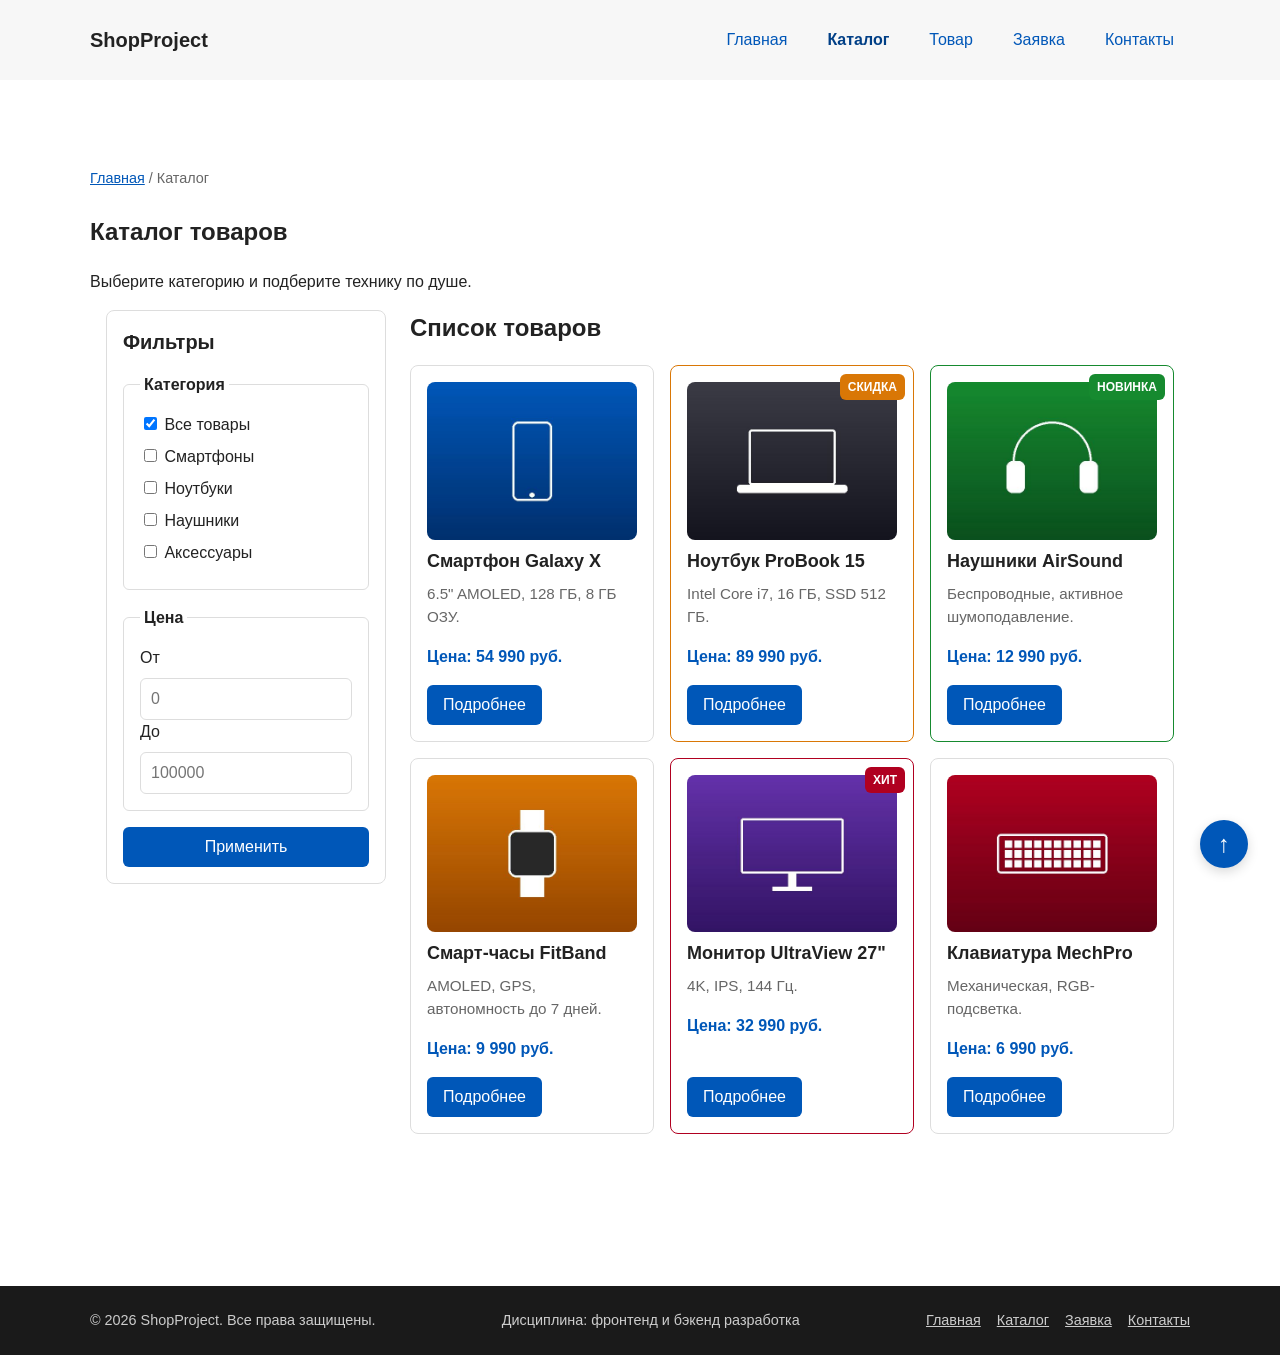
==== catalog.html @ 435a96a7 "fix: add skip link to main content" ====
<!doctype html>
<html lang="ru">
  <head>
    <meta charset="UTF-8" />
    <meta name="viewport" content="width=device-width, initial-scale=1.0" />
    <title>ShopProject — Каталог товаров</title>
    <meta
      name="description"
      content="Каталог товаров ShopProject: смартфоны, ноутбуки, наушники и аксессуары."
    />
    <link rel="stylesheet" href="css/style.css" />
    <link rel="stylesheet" href="css/responsive.css" />
    <script src="js/main.js" defer></script>
  </head>
  <body>
    <a class="skip-link" href="#main">Перейти к основному содержимому</a>
    <header class="site-header">
      <div class="site-header__inner">
        <a class="site-header__logo" href="index.html">ShopProject</a>
        <nav class="site-nav" aria-label="Основная навигация">
          <ul class="site-nav__list">
            <li class="site-nav__item">
              <a href="index.html" class="site-nav__link">Главная</a>
            </li>
            <li class="site-nav__item">
              <a
                href="catalog.html"
                class="site-nav__link site-nav__link--active"
                >Каталог</a
              >
            </li>
            <li class="site-nav__item">
              <a href="product.html" class="site-nav__link">Товар</a>
            </li>
            <li class="site-nav__item">
              <a href="order.html" class="site-nav__link">Заявка</a>
            </li>
            <li class="site-nav__item">
              <a href="contacts.html" class="site-nav__link">Контакты</a>
            </li>
          </ul>
        </nav>
      </div>
    </header>

    <main id="main" class="main" tabindex="-1">
      <section class="section">
        <!-- Хлебные крошки -->
        <nav class="breadcrumbs" aria-label="Хлебные крошки">
          <a class="breadcrumbs__link" href="index.html">Главная</a>
          <span class="breadcrumbs__current">Каталог</span>
        </nav>

        <h1>Каталог товаров</h1>
        <p>Выберите категорию и подберите технику по душе.</p>

        <!-- CSS Grid: фильтры + товары -->
        <div class="catalog-layout">
          <!-- ASIDE: Фильтры -->
          <aside class="catalog-filters">
            <h2 class="catalog-filters__title">Фильтры</h2>

            <form class="filters-form" action="#" method="get">
              <fieldset class="filters-form__group">
                <legend class="filters-form__legend">Категория</legend>

                <label class="filters-form__label">
                  <input type="checkbox" name="category" value="all" checked />
                  Все товары
                </label>

                <label class="filters-form__label">
                  <input type="checkbox" name="category" value="smartphones" />
                  Смартфоны
                </label>

                <label class="filters-form__label">
                  <input type="checkbox" name="category" value="laptops" />
                  Ноутбуки
                </label>

                <label class="filters-form__label">
                  <input type="checkbox" name="category" value="headphones" />
                  Наушники
                </label>

                <label class="filters-form__label">
                  <input type="checkbox" name="category" value="accessories" />
                  Аксессуары
                </label>
              </fieldset>

              <fieldset class="filters-form__group">
                <legend class="filters-form__legend">Цена</legend>

                <label class="filters-form__label" for="price-from">От</label>
                <input
                  class="filters-form__input"
                  id="price-from"
                  name="price-from"
                  type="number"
                  min="0"
                  placeholder="0"
                />

                <label class="filters-form__label" for="price-to">До</label>
                <input
                  class="filters-form__input"
                  id="price-to"
                  name="price-to"
                  type="number"
                  min="0"
                  placeholder="100000"
                />
              </fieldset>

              <button class="button button--primary" type="submit">
                Применить
              </button>
            </form>
          </aside>

          <!-- Список товаров -->
          <section class="catalog-products">
            <h2>Список товаров</h2>

            <div class="products-grid">
              <article class="product-card">
                <img
                  class="product-card__image"
                  src="images/galaxy-x-640.jpg"
                  srcset="
                    images/galaxy-x-480.jpg 480w,
                    images/galaxy-x-640.jpg 640w,
                    images/galaxy-x-960.jpg 960w
                  "
                  sizes="(max-width: 639px) 100vw, (max-width: 1279px) 50vw, 33vw"
                  alt="Смартфон Galaxy X"
                  width="640"
                  height="480"
                  loading="lazy"
                />
                <h3 class="product-card__title">Смартфон Galaxy X</h3>
                <p class="product-card__description">
                  6.5" AMOLED, 128 ГБ, 8 ГБ ОЗУ.
                </p>
                <p class="product-card__price">Цена: 54 990 руб.</p>
                <a
                  class="button button--primary product-card__button"
                  href="product.html"
                  >Подробнее</a
                >
              </article>

              <article class="product-card product-card--discount">
                <span class="product-card__badge product-card__badge--discount"
                  >Скидка</span
                >
                <img
                  class="product-card__image"
                  src="images/probook-15-640.jpg"
                  srcset="
                    images/probook-15-480.jpg 480w,
                    images/probook-15-640.jpg 640w,
                    images/probook-15-960.jpg 960w
                  "
                  sizes="(max-width: 639px) 100vw, (max-width: 1279px) 50vw, 33vw"
                  alt="Ноутбук ProBook 15"
                  width="640"
                  height="480"
                  loading="lazy"
                />
                <h3 class="product-card__title">Ноутбук ProBook 15</h3>
                <p class="product-card__description">
                  Intel Core i7, 16 ГБ, SSD 512 ГБ.
                </p>
                <p class="product-card__price">Цена: 89 990 руб.</p>
                <a
                  class="button button--primary product-card__button"
                  href="product.html"
                  >Подробнее</a
                >
              </article>

              <article class="product-card product-card--new">
                <span class="product-card__badge product-card__badge--new"
                  >Новинка</span
                >
                <img
                  class="product-card__image"
                  src="images/airsound-640.jpg"
                  srcset="
                    images/airsound-480.jpg 480w,
                    images/airsound-640.jpg 640w,
                    images/airsound-960.jpg 960w
                  "
                  sizes="(max-width: 639px) 100vw, (max-width: 1279px) 50vw, 33vw"
                  alt="Наушники AirSound"
                  width="640"
                  height="480"
                  loading="lazy"
                />
                <h3 class="product-card__title">Наушники AirSound</h3>
                <p class="product-card__description">
                  Беспроводные, активное шумоподавление.
                </p>
                <p class="product-card__price">Цена: 12 990 руб.</p>
                <a
                  class="button button--primary product-card__button"
                  href="product.html"
                  >Подробнее</a
                >
              </article>

              <article class="product-card">
                <img
                  class="product-card__image"
                  src="images/fitband-640.jpg"
                  srcset="
                    images/fitband-480.jpg 480w,
                    images/fitband-640.jpg 640w,
                    images/fitband-960.jpg 960w
                  "
                  sizes="(max-width: 639px) 100vw, (max-width: 1279px) 50vw, 33vw"
                  alt="Смарт-часы FitBand"
                  width="640"
                  height="480"
                  loading="lazy"
                />
                <h3 class="product-card__title">Смарт-часы FitBand</h3>
                <p class="product-card__description">
                  AMOLED, GPS, автономность до 7 дней.
                </p>
                <p class="product-card__price">Цена: 9 990 руб.</p>
                <a
                  class="button button--primary product-card__button"
                  href="product.html"
                  >Подробнее</a
                >
              </article>

              <article class="product-card product-card--hit">
                <span class="product-card__badge product-card__badge--hit"
                  >Хит</span
                >
                <img
                  class="product-card__image"
                  src="images/ultraview-27-640.jpg"
                  srcset="
                    images/ultraview-27-480.jpg 480w,
                    images/ultraview-27-640.jpg 640w,
                    images/ultraview-27-960.jpg 960w
                  "
                  sizes="(max-width: 639px) 100vw, (max-width: 1279px) 50vw, 33vw"
                  alt="Монитор UltraView 27&quot;"
                  width="640"
                  height="480"
                  loading="lazy"
                />
                <h3 class="product-card__title">Монитор UltraView 27"</h3>
                <p class="product-card__description">4K, IPS, 144 Гц.</p>
                <p class="product-card__price">Цена: 32 990 руб.</p>
                <a
                  class="button button--primary product-card__button"
                  href="product.html"
                  >Подробнее</a
                >
              </article>

              <article class="product-card">
                <img
                  class="product-card__image"
                  src="images/mechpro-640.jpg"
                  srcset="
                    images/mechpro-480.jpg 480w,
                    images/mechpro-640.jpg 640w,
                    images/mechpro-960.jpg 960w
                  "
                  sizes="(max-width: 639px) 100vw, (max-width: 1279px) 50vw, 33vw"
                  alt="Клавиатура MechPro"
                  width="640"
                  height="480"
                  loading="lazy"
                />
                <h3 class="product-card__title">Клавиатура MechPro</h3>
                <p class="product-card__description">
                  Механическая, RGB-подсветка.
                </p>
                <p class="product-card__price">Цена: 6 990 руб.</p>
                <a
                  class="button button--primary product-card__button"
                  href="product.html"
                  >Подробнее</a
                >
              </article>
            </div>
          </section>
        </div>
      </section>
    </main>

    <footer class="site-footer">
      <div class="site-footer__inner">
        <p class="site-footer__copy">© 2026 ShopProject. Все права защищены.</p>
        <p class="site-footer__copy">
          Дисциплина: фронтенд и бэкенд разработка
        </p>
        <nav class="site-footer__nav">
          <a href="index.html">Главная</a>
          <a href="catalog.html">Каталог</a>
          <a href="order.html">Заявка</a>
          <a href="contacts.html">Контакты</a>
        </nav>
      </div>
    </footer>

    <!-- МОДАЛЬНОЕ ОКНО -->
    <dialog
      class="order-dialog"
      id="order-dialog"
      aria-labelledby="order-dialog-title"
    >
      <h2 class="order-dialog__title" id="order-dialog-title">
        Оформление заявки
      </h2>

      <form
        class="order-form"
        id="order-form"
        action="#"
        method="post"
        novalidate
      >
        <input id="selected-product" name="selected-product" type="hidden" />

        <div class="order-form__field">
          <label class="order-form__label" for="order-name">Имя</label>
          <input
            class="order-form__input"
            id="order-name"
            name="name"
            type="text"
            minlength="2"
            required
          />
        </div>

        <div class="order-form__field">
          <label class="order-form__label" for="order-email">E-mail</label>
          <input
            class="order-form__input"
            id="order-email"
            name="email"
            type="email"
            required
          />
        </div>

        <div class="order-form__field">
          <label class="order-form__label" for="order-phone">Телефон</label>
          <input
            class="order-form__input"
            id="order-phone"
            name="phone"
            type="tel"
            inputmode="tel"
            placeholder="+7 (900) 000-00-00"
            pattern="^\+7 \(\d{3}\) \d{3}-\d{2}-\d{2}$"
            required
          />
          <small class="order-form__hint">Формат: +7 (900) 000-00-00</small>
        </div>

        <div class="order-form__field">
          <label class="order-form__label" for="order-topic">Тема заявки</label>
          <select
            class="order-form__select"
            id="order-topic"
            name="topic"
            required
          >
            <option value="">Выберите тему</option>
            <option value="product">Заказ товара</option>
            <option value="consultation">Консультация</option>
            <option value="delivery">Доставка</option>
          </select>
        </div>

        <div class="order-form__field order-form__field--wide">
          <label class="order-form__label" for="order-comment"
            >Комментарий</label
          >
          <textarea
            class="order-form__textarea"
            id="order-comment"
            name="comment"
            rows="4"
          ></textarea>
        </div>

        <div class="order-form__field order-form__field--checkbox order-form__field--wide">
          <label class="order-form__label">
            <input
              class="order-form__checkbox"
              id="order-agreement"
              name="agreement"
              type="checkbox"
              required
            />
            Я согласен на обработку данных
          </label>
        </div>

        <div class="order-form__actions">
          <button
            class="button button--outline"
            type="button"
            id="close-order-dialog"
          >
            Закрыть
          </button>
          <button class="button button--primary" type="submit">
            Отправить заявку
          </button>
        </div>
      </form>
    </dialog>

    <p class="success-message" id="success-message" hidden>
      Форма успешно отправлена!
    </p>

    <a href="#" class="to-top" aria-label="Наверх">↑</a>
  </body>
</html>
---- css/style.css ----
/* ===================================
   1. Переменные проекта
   =================================== */

:root {
  --color-bg: #ffffff;
  --color-text: #222222;
  --color-muted: #666666;
  --color-primary: #0057b8;
  --color-primary-dark: #003f86;
  --color-border: #dddddd;
  --color-surface: #f7f7f7;
  --color-surface-accent: #eef5ff;
  --color-danger: #b00020;
  --color-success: #168a2f;
  --color-success-bg: #eefaf0;
  --color-white: #ffffff;

  --space-xs: 4px;
  --space-sm: 8px;
  --space-md: 16px;
  --space-lg: 24px;
  --space-xl: 32px;

  --radius-sm: 6px;
  --radius-md: 8px;
  --radius-lg: 12px;

  --container-width: 1100px;
}

/* ===================================
   2. Базовые стили
   =================================== */

* {
  box-sizing: border-box;
}

html {
  scroll-behavior: smooth;
}

body {
  margin: 0;
  font-family: Arial, sans-serif;
  line-height: 1.5;
  color: var(--color-text);
  background-color: var(--color-bg);
}

main {
  padding: var(--space-lg);
}

/* ===================================
   3. Общие элементы интерфейса
   =================================== */

a {
  color: var(--color-primary);
}

a:hover {
  color: var(--color-primary-dark);
}

a:focus-visible {
  outline: 2px solid var(--color-primary);
  outline-offset: 3px;
}

/* ===================================
   4. Блок button
   =================================== */

.button {
  display: inline-block;
  padding: var(--space-sm) var(--space-md);
  border: none;
  border-radius: var(--radius-sm);
  font: inherit;
  text-decoration: none;
  cursor: pointer;
  transition:
    color 0.2s,
    background-color 0.2s,
    border-color 0.2s;
}

.button--primary {
  color: var(--color-white);
  background-color: var(--color-primary);
}

.button--primary:hover {
  color: var(--color-white);
  background-color: var(--color-primary-dark);
  text-decoration: none;
}

.button--outline {
  color: var(--color-primary);
  background-color: transparent;
  border: 1px solid var(--color-primary);
}

.button--outline:hover {
  color: var(--color-white);
  background-color: var(--color-primary);
  text-decoration: none;
}

.button:focus-visible {
  outline: 2px solid var(--color-primary);
  outline-offset: 3px;
}

.button:disabled,
.button--disabled {
  opacity: 0.6;
  cursor: not-allowed;
}

/* ===================================
   5. Блок site-header
   =================================== */

.site-header {
  background-color: var(--color-surface);
  position: sticky;
  top: 0;
  z-index: 100;
}

.site-header__inner {
  max-width: var(--container-width);
  margin: 0 auto;
  padding: var(--space-lg);
  display: flex;
  align-items: center;
  justify-content: space-between;
  flex-wrap: wrap;
  gap: var(--space-md);
}

.site-header__logo {
  font-weight: bold;
  text-decoration: none;
  color: var(--color-text);
  font-size: 1.25rem;
}

/* ===================================
   6. Блок site-nav
   =================================== */

.site-nav__list {
  display: flex;
  flex-wrap: wrap;
  justify-content: center;
  align-items: center;
  gap: var(--space-md);
  padding: 0;
  margin: 0;
  list-style: none;
}

.site-nav__link {
  display: inline-block;
  padding: var(--space-sm) var(--space-md);
  color: var(--color-primary);
  text-decoration: none;
  border-radius: var(--radius-sm);
  transition:
    color 0.2s,
    background-color 0.2s;
}

.site-nav__link:hover {
  color: var(--color-white);
  background-color: var(--color-primary);
  text-decoration: none;
}

.site-nav__link:focus-visible {
  outline: 2px solid var(--color-primary);
  outline-offset: 3px;
}

.site-nav__link--active {
  font-weight: bold;
  color: var(--color-primary-dark);
}

/* ===================================
   7. Блок hero
   =================================== */

.hero {
  max-width: var(--container-width);
  margin: 0 auto var(--space-xl);
  padding: var(--space-xl) var(--space-lg);
  background-color: var(--color-surface-accent);
  border-radius: var(--radius-lg);
}

.hero__title {
  margin-top: 0;
}

.hero__text {
  color: var(--color-muted);
}

/* ===================================
   8. Блок section
   =================================== */

.section {
  max-width: var(--container-width);
  margin: 0 auto var(--space-xl);
}

.section h2 {
  margin-top: 0;
}

/* ===================================
   9. Блок products-grid + product-card
   =================================== */

.products-grid,
.product-grid {
  display: grid;
  grid-template-columns: repeat(auto-fill, minmax(240px, 1fr));
  gap: var(--space-lg);
}

.product-card {
  position: relative;
  display: flex;
  flex-direction: column;
  gap: var(--space-sm);
  padding: var(--space-md);
  border: 1px solid var(--color-border);
  border-radius: var(--radius-md);
  background-color: var(--color-bg);
  transition:
    border-color 0.2s,
    box-shadow 0.2s;
}

.product-card:hover {
  border-color: var(--color-primary);
  box-shadow: 0 4px 12px rgba(0, 0, 0, 0.08);
}

.product-card__title {
  margin: 0;
  font-size: 1.125rem;
  color: var(--color-text);
}

.product-card__description {
  margin: 0;
  color: var(--color-muted);
  font-size: 0.95rem;
}

.product-card__price {
  font-weight: bold;
  color: var(--color-primary);
  margin: var(--space-sm) 0;
}

.product-card__button {
  margin-top: auto;
  align-self: flex-start;
  text-align: center;
}

/* Бейджи */
.product-card__badge {
  position: absolute;
  top: var(--space-sm);
  right: var(--space-sm);
  padding: var(--space-xs) var(--space-sm);
  font-size: 0.75rem;
  font-weight: bold;
  text-transform: uppercase;
  color: var(--color-white);
  border-radius: var(--radius-sm);
  z-index: 2;
}

.product-card__badge--hit {
  background-color: var(--color-danger);
}

.product-card__badge--discount {
  background-color: #d97706;
}

.product-card__badge--new {
  background-color: var(--color-success);
}

.product-card--hit {
  border-color: var(--color-danger);
}
.product-card--discount {
  border-color: #d97706;
}
.product-card--new {
  border-color: var(--color-success);
}

/* ===================================
   10. Блок aside-info
   =================================== */

.aside-info {
  max-width: var(--container-width);
  margin: 0 auto var(--space-xl);
  padding: var(--space-md);
  border-left: 4px solid var(--color-primary);
  background-color: var(--color-surface);
}

.advantages-list {
  padding-left: var(--space-lg);
}

/* ===================================
   11. Блок catalog-layout + catalog-filters + catalog-products
   =================================== */

.catalog-layout {
  max-width: var(--container-width);
  margin: 0 auto var(--space-xl);
  display: grid;
  grid-template-columns: 260px 1fr;
  grid-template-areas: "filters products";
  gap: var(--space-lg);
  align-items: start;
}

.catalog-filters {
  grid-area: filters;
  position: sticky;
  top: 90px;
  padding: var(--space-md);
  border: 1px solid var(--color-border);
  border-radius: var(--radius-md);
  background-color: var(--color-bg);
}

.catalog-products {
  grid-area: products;
}

.catalog-filters__title {
  margin: 0 0 var(--space-md);
  font-size: 1.25rem;
}

/* ===================================
   12. Блок filters-form
   =================================== */

.filters-form {
  display: grid;
  gap: var(--space-md);
}

.filters-form__group {
  margin: 0;
  padding: var(--space-md);
  border: 1px solid var(--color-border);
  border-radius: var(--radius-sm);
}

.filters-form__legend {
  font-weight: 700;
  padding: 0 var(--space-xs);
}

.filters-form__label {
  display: block;
  margin-bottom: var(--space-sm);
}

.filters-form__input {
  width: 100%;
  padding: 8px 10px;
  border: 1px solid var(--color-border);
  border-radius: var(--radius-sm);
  font: inherit;
}

/* ===================================
   13. Блок breadcrumbs
   =================================== */

.breadcrumbs {
  margin-bottom: var(--space-lg);
  color: var(--color-muted);
  font-size: 0.9rem;
}

.breadcrumbs__link {
  color: var(--color-primary);
}

.breadcrumbs__current::before {
  content: " / ";
  color: var(--color-muted);
}

/* ===================================
   14. Блок product-detail
   =================================== */

.product-detail {
  display: grid;
  grid-template-columns: 1fr 1fr;
  gap: var(--space-xl);
  align-items: center;
  margin-bottom: var(--space-xl);
}

.product-detail__image {
  font-size: 10rem;
  text-align: center;
  padding: var(--space-xl);
  background-color: var(--color-surface);
  border-radius: var(--radius-lg);
}

.product-detail__title {
  font-size: 2rem;
  margin: 0 0 var(--space-md);
}

.product-detail__price {
  font-size: 1.75rem;
  font-weight: bold;
  color: var(--color-primary);
  margin: 0 0 var(--space-md);
}

.product-detail__description {
  color: var(--color-muted);
  margin: 0 0 var(--space-lg);
}

/* ===================================
   15. Блок specs-table
   =================================== */

.specs-table {
  width: 100%;
  border-collapse: collapse;
  margin-bottom: var(--space-xl);
  background-color: var(--color-bg);
  border-radius: var(--radius-md);
  overflow: hidden;
  box-shadow: 0 1px 3px rgba(0, 0, 0, 0.08);
}

.specs-table caption {
  caption-side: top;
  text-align: left;
  padding: var(--space-sm) 0;
  font-weight: bold;
  color: var(--color-muted);
}

.specs-table th,
.specs-table td {
  padding: var(--space-md);
  text-align: left;
  border-bottom: 1px solid var(--color-border);
}

.specs-table thead th {
  background-color: var(--color-primary);
  color: var(--color-white);
  font-weight: bold;
}

.specs-table tbody tr:nth-child(even) {
  background-color: var(--color-surface);
}

.specs-table tbody tr:hover {
  background-color: var(--color-surface-accent);
}

/* ===================================
   16. Блок reviews / review
   =================================== */

.reviews {
  display: grid;
  grid-template-columns: repeat(auto-fit, minmax(260px, 1fr));
  gap: var(--space-lg);
}

.review {
  padding: var(--space-md);
  background-color: var(--color-surface);
  border-radius: var(--radius-md);
  border-left: 4px solid var(--color-primary);
}

.review__author {
  font-weight: bold;
  margin: 0 0 var(--space-sm);
}

.review__text {
  margin: 0;
  color: var(--color-muted);
}

/* ===================================
   17. Блок order-dialog
   =================================== */

.order-dialog {
  width: min(100% - 32px, 560px);
  padding: var(--space-lg);
  border: none;
  border-radius: var(--radius-lg);
}

.order-dialog::backdrop {
  background-color: rgba(0, 0, 0, 0.5);
}

.order-dialog__title {
  margin-top: 0;
}

/* ===================================
   18. Блок order-form
   =================================== */

.order-form {
  display: flex;
  flex-direction: column;
  gap: var(--space-md);
}

.order-form--page {
  max-width: 600px;
}

.order-form__title {
  margin: 0 0 var(--space-sm);
  font-size: 1.5rem;
}

.order-form__field {
  margin-bottom: var(--space-md);
}

.order-form__field--checkbox {
  display: flex;
  align-items: center;
  gap: var(--space-sm);
}

.order-form__label {
  display: block;
  margin-bottom: var(--space-xs);
  font-weight: 600;
  font-size: 0.95rem;
}

.order-form__field--checkbox .order-form__label {
  display: flex;
  align-items: center;
  gap: var(--space-sm);
  margin-bottom: 0;
}

.order-form__input,
.order-form__select,
.order-form__textarea {
  width: 100%;
  padding: 10px 12px;
  border: 1px solid var(--color-border);
  border-radius: var(--radius-sm);
  font: inherit;
  transition: border-color 0.2s;
}

.order-form__checkbox {
  width: auto;
}

.order-form__hint {
  display: block;
  margin-top: var(--space-xs);
  color: var(--color-muted);
}

.order-form__input:hover,
.order-form__select:hover,
.order-form__textarea:hover {
  border-color: var(--color-primary);
}

.order-form__input:focus-visible,
.order-form__select:focus-visible,
.order-form__textarea:focus-visible {
  outline: 2px solid var(--color-primary);
  outline-offset: 3px;
}

.order-form__input[aria-invalid="true"],
.order-form__select[aria-invalid="true"],
.order-form__textarea[aria-invalid="true"] {
  border-color: var(--color-danger);
}

.order-form__actions {
  display: flex;
  gap: var(--space-md);
  margin-top: var(--space-lg);
  flex-wrap: wrap;
}

/* ===================================
   19. Блок success-message
   =================================== */

.success-message {
  max-width: var(--container-width);
  margin: var(--space-lg) auto;
  padding: var(--space-md);
  border-left: 4px solid var(--color-success);
  background-color: var(--color-success-bg);
}

/* ===================================
   20. Блок contacts-layout + contacts-info
   =================================== */

.contacts-layout {
  display: grid;
  grid-template-columns: 1fr 1fr;
  gap: var(--space-xl);
  align-items: start;
}

.contacts-info {
  padding: var(--space-lg);
  background-color: var(--color-surface);
  border-radius: var(--radius-md);
}

.contacts-info__title {
  margin: 0 0 var(--space-md);
  font-size: 1.5rem;
}

.contacts-info__list {
  list-style: none;
  padding: 0;
  margin: 0;
}

.contacts-info__item {
  margin-bottom: var(--space-md);
  padding-bottom: var(--space-md);
  border-bottom: 1px solid var(--color-border);
}

.contacts-info__item:last-child {
  border-bottom: none;
}

/* ===================================
   21. Блок site-footer
   =================================== */

.site-footer {
  background-color: #1a1a1a;
  color: #cccccc;
}

.site-footer__inner {
  max-width: var(--container-width);
  margin: 0 auto;
  padding: var(--space-lg);
  display: flex;
  justify-content: space-between;
  align-items: center;
  flex-wrap: wrap;
  gap: var(--space-md);
}

.site-footer__copy {
  margin: 0;
  font-size: 0.9rem;
}

.site-footer__nav {
  display: flex;
  gap: var(--space-md);
  flex-wrap: wrap;
}

.site-footer__nav a {
  color: #cccccc;
  font-size: 0.9rem;
}

.site-footer__nav a:hover {
  color: var(--color-white);
}

/* ===================================
   22. Подсветка якоря
   =================================== */

:target {
  outline: 2px dashed var(--color-primary);
  outline-offset: 4px;
}

/* ===================================
   23. Адаптивность
   =================================== */

@media (max-width: 900px) {
  .catalog-layout {
    grid-template-columns: 1fr;
    grid-template-areas:
      "filters"
      "products";
  }

  .catalog-filters {
    position: static;
  }

  .product-detail {
    grid-template-columns: 1fr;
  }

  .contacts-layout {
    grid-template-columns: 1fr;
  }
}

@media (max-width: 600px) {
  .site-header__inner {
    flex-direction: column;
    align-items: flex-start;
  }

  .site-nav__list {
    flex-direction: column;
    gap: var(--space-xs);
    align-items: stretch;
  }

  .site-footer__inner {
    flex-direction: column;
    text-align: center;
  }
}

.to-top {
  position: fixed;
  bottom: var(--space-lg);
  right: var(--space-lg);
  z-index: 999;
  width: 48px;
  height: 48px;
  display: flex;
  align-items: center;
  justify-content: center;
  background-color: var(--color-primary);
  color: var(--color-white);
  border-radius: 50%;
  font-size: 1.5rem;
  text-decoration: none;
  box-shadow: 0 4px 12px rgba(0, 0, 0, 0.15);
  transition: background-color 0.2s, transform 0.2s;
}

.to-top:hover {
  background-color: var(--color-primary-dark);
  transform: translateY(-3px);
  text-decoration: none;
}

.to-top:focus-visible {
  outline: 2px solid var(--color-primary);
  outline-offset: 3px;
}
---- css/responsive.css ----
*,
*::before,
*::after {
  box-sizing: border-box;
}

html {
  scroll-behavior: smooth;
}

img,
video {
  max-width: 100%;
  height: auto;
}

body {
  overflow-x: hidden;
}

main {
  padding-inline: 0;
}

.section,
.hero,
.catalog-layout,
.aside-info,
.success-message,
.site-header__inner,
.site-footer__inner {
  width: min(100% - 32px, var(--container-width));
  margin-inline: auto;
}

.section {
  padding-block: clamp(24px, 5vw, 64px);
}

.site-header__inner,
.site-footer__inner {
  padding-inline: 0;
}

.site-header {
  position: static;
}

.site-header__inner {
  flex-direction: column;
  align-items: stretch;
  padding-block: var(--space-md);
}

.site-nav__list {
  display: flex;
  flex-direction: column;
  align-items: stretch;
  gap: var(--space-sm, 8px);
  padding: 0;
  margin: 0;
  list-style: none;
}

.site-nav__link {
  display: block;
  padding: 12px 16px;
}

@media (min-width: 768px) {
  .site-header {
    position: sticky;
    top: 0;
    z-index: 100;
  }

  .site-header__inner {
    flex-direction: row;
    align-items: center;
  }

  .site-nav__list {
    flex-direction: row;
    flex-wrap: wrap;
    align-items: center;
  }
}

.hero {
  display: grid;
  gap: var(--space-lg, 24px);
  align-items: center;
  padding: clamp(20px, 5vw, 48px);
}

.hero__content {
  display: grid;
  gap: var(--space-md, 16px);
  justify-items: start;
}

.hero__title {
  margin: 0;
  font-size: clamp(28px, 7vw, 56px);
  line-height: 1.1;
}

.hero__text {
  margin: 0;
}

.hero__picture {
  display: block;
}

.hero__image {
  display: block;
  width: 100%;
  max-width: 520px;
  margin-inline: auto;
  border-radius: var(--radius-lg, 12px);
}

@media (min-width: 900px) {
  .hero {
    grid-template-columns: minmax(0, 1fr) minmax(320px, 520px);
  }
}

.products-grid,
.product-grid {
  display: grid;
  grid-template-columns: 1fr;
  gap: var(--space-md, 16px);
}

.product-card {
  min-width: 0;
}

.product-card__title,
.product-card__description {
  overflow-wrap: anywhere;
}

@media (min-width: 640px) {
  .products-grid,
  .product-grid {
    grid-template-columns: repeat(2, minmax(0, 1fr));
  }
}

@media (min-width: 1024px) {
  .products-grid,
  .product-grid {
    grid-template-columns: repeat(3, minmax(0, 1fr));
  }
}

@media (min-width: 1280px) {
  .products-grid,
  .product-grid {
    grid-template-columns: repeat(4, minmax(0, 1fr));
  }
}

.catalog-layout {
  display: grid;
  grid-template-columns: 1fr;
  grid-template-areas: none;
  gap: var(--space-lg, 24px);
}

.catalog-filters,
.catalog-products {
  grid-area: auto;
}

.catalog-filters {
  position: static;
  order: -1;
}

@media (min-width: 1024px) {
  .catalog-layout {
    grid-template-columns: 280px minmax(0, 1fr);
    align-items: start;
  }

  .catalog-filters {
    position: sticky;
    top: 88px;
    order: initial;
  }

  .catalog-products .products-grid {
    grid-template-columns: repeat(2, minmax(0, 1fr));
  }
}

@media (min-width: 1280px) {
  .catalog-products .products-grid {
    grid-template-columns: repeat(3, minmax(0, 1fr));
  }
}

.product-card__image {
  display: block;
  width: 100%;
  aspect-ratio: 4 / 3;
  object-fit: cover;
  border-radius: var(--radius-md, 8px);
}

.product-detail {
  grid-template-columns: 1fr;
  gap: var(--space-lg, 24px);
}

.product-detail__image {
  display: block;
  width: 100%;
  padding: 0;
  font-size: inherit;
  border-radius: var(--radius-lg, 12px);
}

.product-detail__title {
  font-size: clamp(24px, 5vw, 32px);
}

@media (min-width: 900px) {
  .product-detail {
    grid-template-columns: repeat(2, minmax(0, 1fr));
    gap: var(--space-xl, 32px);
  }
}

.order-form {
  display: grid;
  gap: var(--space-md, 16px);
}

.order-form__field {
  display: grid;
  gap: var(--space-xs, 8px);
  margin-bottom: 0;
}

.order-form__label {
  margin-bottom: 0;
}

.order-form__input,
.order-form__textarea,
.order-form__select {
  width: 100%;
  min-height: 44px;
  padding: 10px 12px;
  font: inherit;
}

.order-form__textarea {
  min-height: 120px;
  resize: vertical;
}

.order-form__actions {
  margin-top: 0;
}

.order-form__actions .button {
  min-height: 44px;
  flex: 1 1 160px;
}

@media (min-width: 768px) {
  .order-form--page {
    grid-template-columns: repeat(2, minmax(0, 1fr));
    max-width: 760px;
  }

  .order-form--page .order-form__title,
  .order-form--page .order-form__field--wide,
  .order-form--page .order-form__actions {
    grid-column: 1 / -1;
  }

  .order-form__actions .button {
    flex: 0 0 auto;
  }
}

@media (min-width: 900px) {
  .contacts-layout .order-form--page {
    grid-template-columns: 1fr;
  }
}

.contacts-layout {
  grid-template-columns: 1fr;
  gap: var(--space-lg, 24px);
}

@media (min-width: 900px) {
  .contacts-layout {
    grid-template-columns: minmax(0, 1fr) minmax(0, 1.4fr);
  }
}

.table-wrapper {
  width: 100%;
  margin-bottom: var(--space-xl, 32px);
  overflow-x: auto;
  -webkit-overflow-scrolling: touch;
}

.specs-table {
  width: 100%;
  min-width: 480px;
  margin-bottom: 0;
  border-collapse: collapse;
}

.specs-table th,
.specs-table td {
  padding: 12px;
  text-align: left;
}

.reviews {
  grid-template-columns: 1fr;
}

@media (min-width: 768px) {
  .reviews {
    grid-template-columns: repeat(2, minmax(0, 1fr));
  }
}

.order-dialog {
  width: min(100% - 32px, 560px);
  max-height: calc(100vh - 32px);
  padding: var(--space-md, 16px);
  overflow: auto;
}

.order-dialog::backdrop {
  background: rgb(0 0 0 / 0.5);
}

.to-top {
  right: 16px;
  bottom: 16px;
  z-index: 90;
  width: 44px;
  height: 44px;
}

.site-footer__inner {
  flex-direction: column;
  align-items: flex-start;
  text-align: left;
}

@media (min-width: 768px) {
  .order-dialog {
    padding: var(--space-lg, 24px);
  }

  .to-top {
    right: 32px;
    bottom: 32px;
    width: 48px;
    height: 48px;
  }

  .site-footer__inner {
    flex-direction: row;
    align-items: center;
  }
}

.skip-link {
  position: absolute;
  left: 16px;
  top: -100px;
  z-index: 1000;
  padding: 8px 12px;
  color: #ffffff;
  background-color: #111111;
  border-radius: 6px;
  text-decoration: none;
}

.skip-link:focus,
.skip-link:focus-visible {
  top: 16px;
  color: #ffffff;
}

.main:focus {
  outline: none;
}
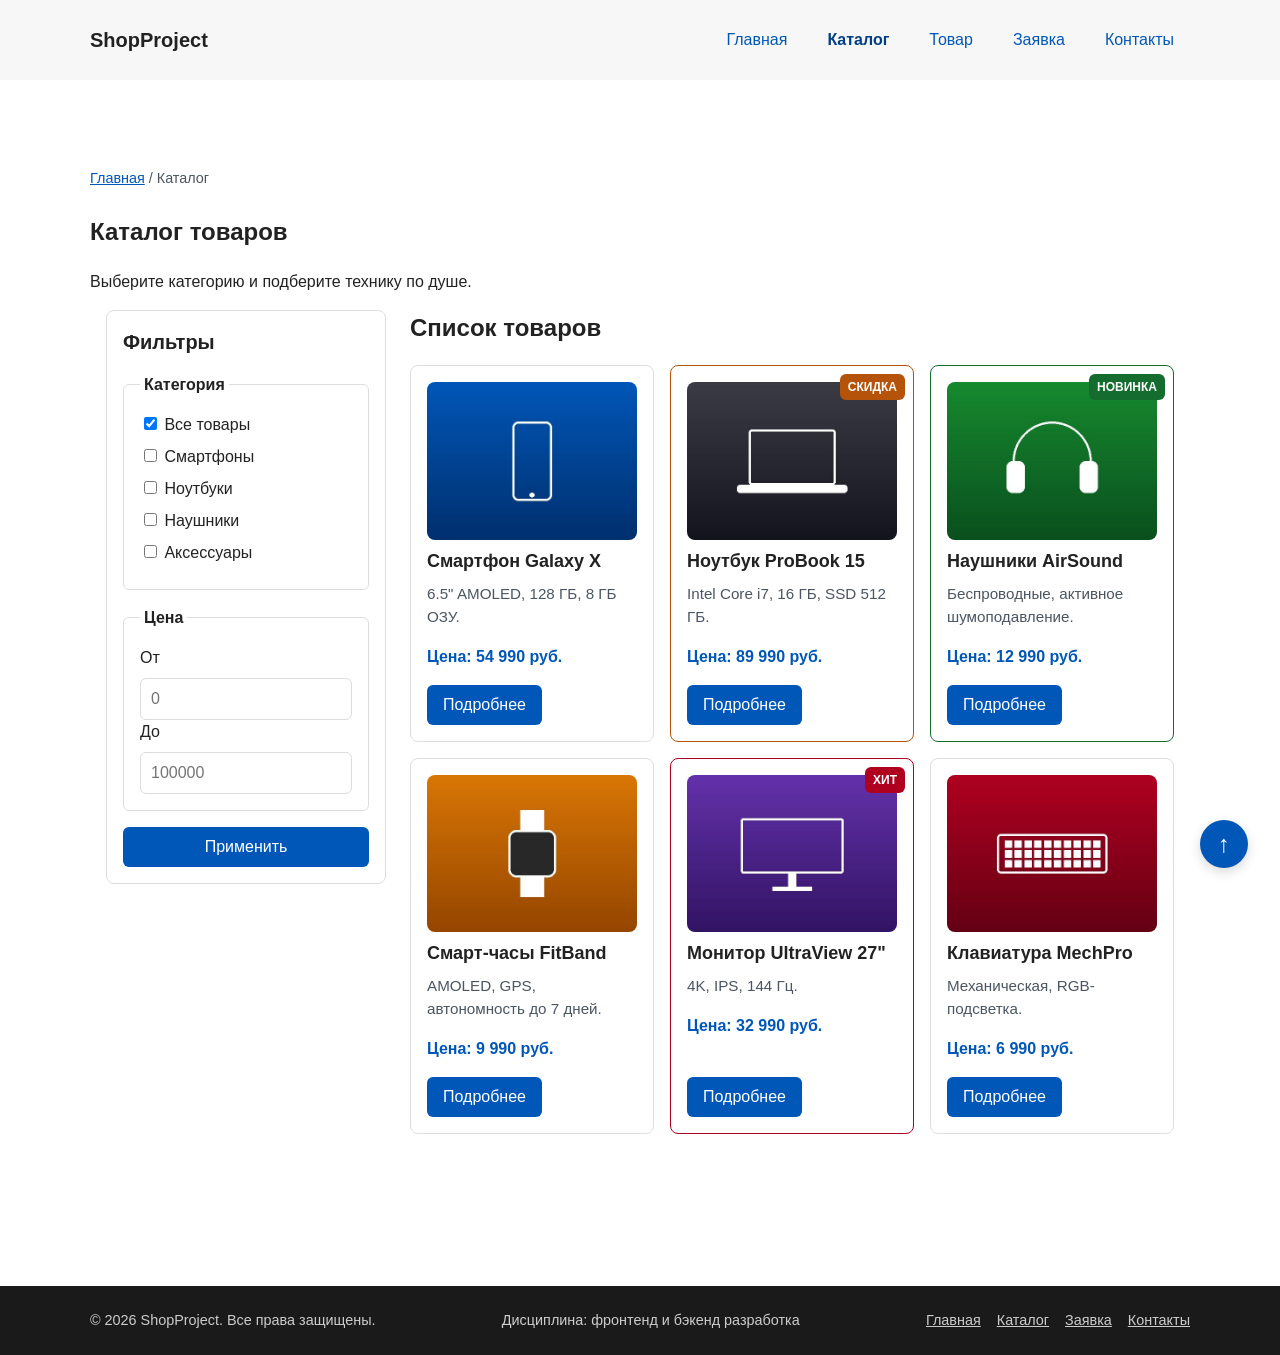
==== commit df9b2f40: "fix: link form errors and hints with fields" ====
--- a/catalog.html
+++ b/catalog.html
@@ -26,6 +26,7 @@
               <a
                 href="catalog.html"
                 class="site-nav__link site-nav__link--active"
+                aria-current="page"
                 >Каталог</a
               >
             </li>
@@ -48,7 +49,7 @@
         <!-- Хлебные крошки -->
         <nav class="breadcrumbs" aria-label="Хлебные крошки">
           <a class="breadcrumbs__link" href="index.html">Главная</a>
-          <span class="breadcrumbs__current">Каталог</span>
+          <span class="breadcrumbs__current" aria-current="page">Каталог</span>
         </nav>
 
         <h1>Каталог товаров</h1>
@@ -305,7 +306,7 @@
         <p class="site-footer__copy">
           Дисциплина: фронтенд и бэкенд разработка
         </p>
-        <nav class="site-footer__nav">
+        <nav class="site-footer__nav" aria-label="Навигация в подвале">
           <a href="index.html">Главная</a>
           <a href="catalog.html">Каталог</a>
           <a href="order.html">Заявка</a>
@@ -426,7 +427,7 @@
       </form>
     </dialog>
 
-    <p class="success-message" id="success-message" hidden>
+    <p class="success-message" role="status" id="success-message" hidden>
       Форма успешно отправлена!
     </p>
 
--- a/css/style.css
+++ b/css/style.css
@@ -5,14 +5,15 @@
 :root {
   --color-bg: #ffffff;
   --color-text: #222222;
-  --color-muted: #666666;
+  --color-muted: #4b5563;
   --color-primary: #0057b8;
   --color-primary-dark: #003f86;
   --color-border: #dddddd;
   --color-surface: #f7f7f7;
   --color-surface-accent: #eef5ff;
   --color-danger: #b00020;
-  --color-success: #168a2f;
+  --color-success: #146c2e;
+  --color-warning: #b45309;
   --color-success-bg: #eefaf0;
   --color-white: #ffffff;
 
@@ -299,7 +300,7 @@
 }
 
 .product-card__badge--discount {
-  background-color: #d97706;
+  background-color: var(--color-warning);
 }
 
 .product-card__badge--new {
@@ -310,7 +311,7 @@
   border-color: var(--color-danger);
 }
 .product-card--discount {
-  border-color: #d97706;
+  border-color: var(--color-warning);
 }
 .product-card--new {
   border-color: var(--color-success);
--- a/css/responsive.css
+++ b/css/responsive.css
@@ -402,3 +402,54 @@
 .main:focus {
   outline: none;
 }
+
+.breadcrumbs__link + .breadcrumbs__link::before {
+  content: " / ";
+  color: var(--color-muted);
+}
+
+:focus-visible {
+  outline: 3px solid var(--color-primary, #0057b8);
+  outline-offset: 3px;
+}
+
+a:focus-visible,
+.site-nav__link:focus-visible,
+.button:focus-visible,
+.to-top:focus-visible,
+.order-form__input:focus-visible,
+.order-form__textarea:focus-visible,
+.order-form__select:focus-visible,
+.order-form__checkbox:focus-visible,
+.filters-form__input:focus-visible {
+  outline: 3px solid var(--color-primary, #0057b8);
+  outline-offset: 3px;
+}
+
+.site-footer a:focus-visible {
+  outline-color: #ffffff;
+}
+
+.to-top:focus-visible {
+  outline-color: var(--color-text, #222222);
+}
+
+.form-note {
+  color: var(--color-muted);
+  font-size: 0.95rem;
+}
+
+.order-form__field--checkbox {
+  flex-wrap: wrap;
+}
+
+.order-form__error {
+  width: 100%;
+  margin: 0;
+  color: var(--color-danger);
+  font-size: 0.9rem;
+}
+
+.order-form__error[hidden] {
+  display: none;
+}
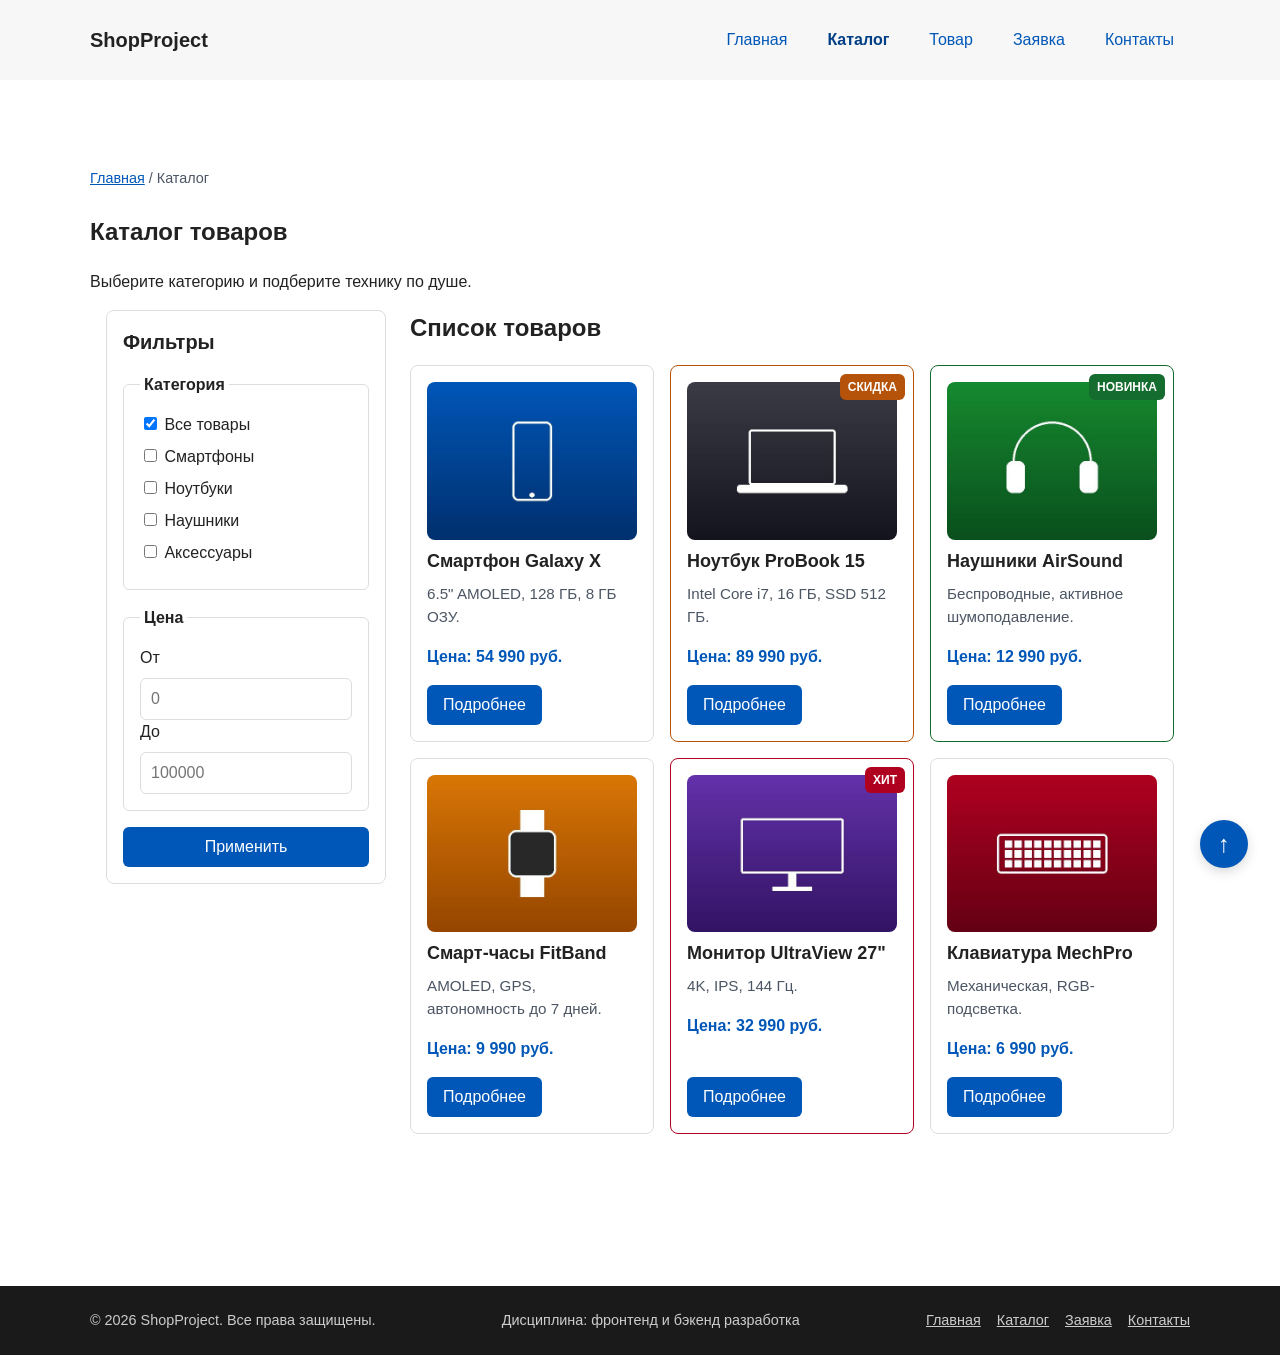
==== commit ab52171d: "fix: describe order dialog for assistive technologies" ====
--- a/catalog.html
+++ b/catalog.html
@@ -320,10 +320,15 @@
       class="order-dialog"
       id="order-dialog"
       aria-labelledby="order-dialog-title"
+      aria-describedby="order-dialog-description"
     >
       <h2 class="order-dialog__title" id="order-dialog-title">
         Оформление заявки
       </h2>
+
+      <p class="order-dialog__description" id="order-dialog-description">
+        Заполните форму, и менеджер свяжется с вами. Закрыть окно можно кнопкой «Закрыть» или клавишей Esc.
+      </p>
 
       <form
         class="order-form"
@@ -417,6 +422,7 @@
             class="button button--outline"
             type="button"
             id="close-order-dialog"
+            aria-label="Закрыть окно заявки"
           >
             Закрыть
           </button>
--- a/css/responsive.css
+++ b/css/responsive.css
@@ -453,3 +453,7 @@
 .order-form__error[hidden] {
   display: none;
 }
+
+.specs-table tbody th {
+  font-weight: 600;
+}
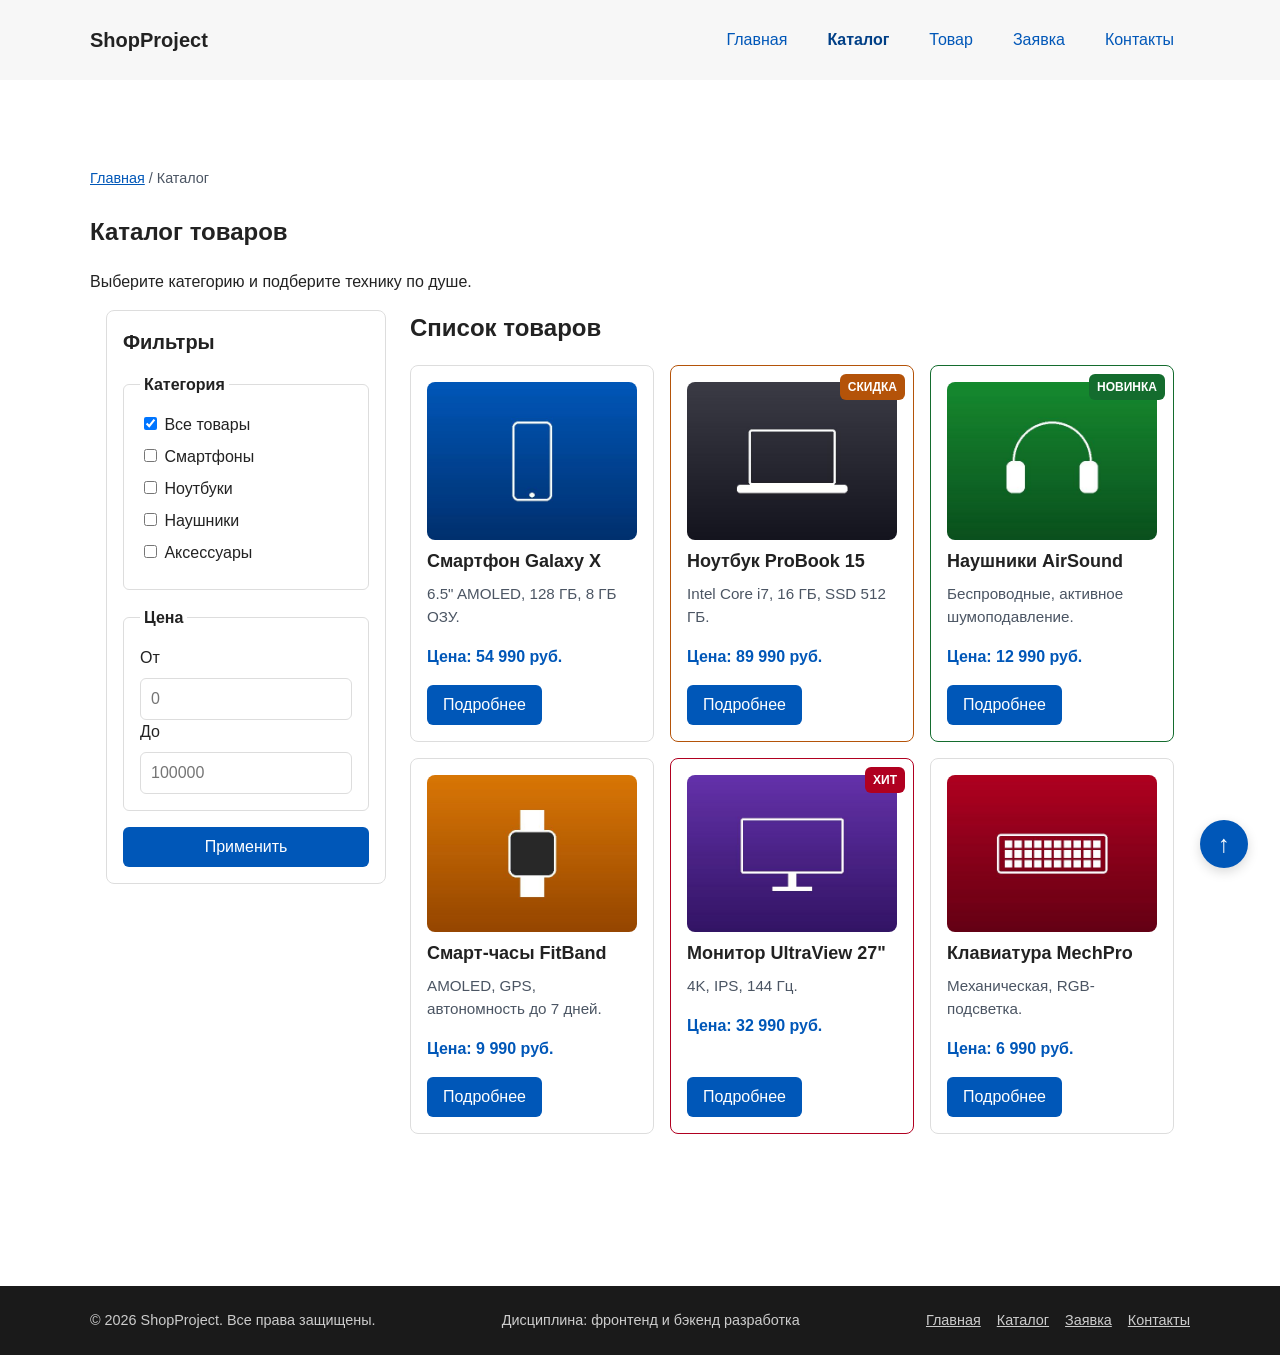
==== commit 165ec800: "Merge pull request #1 from f1shi/feature/responsive-layout Add responsive layout styles" ====
--- a/catalog.html
+++ b/catalog.html
@@ -13,7 +13,6 @@
     <script src="js/main.js" defer></script>
   </head>
   <body>
-    <a class="skip-link" href="#main">Перейти к основному содержимому</a>
     <header class="site-header">
       <div class="site-header__inner">
         <a class="site-header__logo" href="index.html">ShopProject</a>
@@ -26,7 +25,6 @@
               <a
                 href="catalog.html"
                 class="site-nav__link site-nav__link--active"
-                aria-current="page"
                 >Каталог</a
               >
             </li>
@@ -44,12 +42,12 @@
       </div>
     </header>
 
-    <main id="main" class="main" tabindex="-1">
+    <main>
       <section class="section">
         <!-- Хлебные крошки -->
         <nav class="breadcrumbs" aria-label="Хлебные крошки">
           <a class="breadcrumbs__link" href="index.html">Главная</a>
-          <span class="breadcrumbs__current" aria-current="page">Каталог</span>
+          <span class="breadcrumbs__current">Каталог</span>
         </nav>
 
         <h1>Каталог товаров</h1>
@@ -306,7 +304,7 @@
         <p class="site-footer__copy">
           Дисциплина: фронтенд и бэкенд разработка
         </p>
-        <nav class="site-footer__nav" aria-label="Навигация в подвале">
+        <nav class="site-footer__nav">
           <a href="index.html">Главная</a>
           <a href="catalog.html">Каталог</a>
           <a href="order.html">Заявка</a>
@@ -320,15 +318,10 @@
       class="order-dialog"
       id="order-dialog"
       aria-labelledby="order-dialog-title"
-      aria-describedby="order-dialog-description"
     >
       <h2 class="order-dialog__title" id="order-dialog-title">
         Оформление заявки
       </h2>
-
-      <p class="order-dialog__description" id="order-dialog-description">
-        Заполните форму, и менеджер свяжется с вами. Закрыть окно можно кнопкой «Закрыть» или клавишей Esc.
-      </p>
 
       <form
         class="order-form"
@@ -422,7 +415,6 @@
             class="button button--outline"
             type="button"
             id="close-order-dialog"
-            aria-label="Закрыть окно заявки"
           >
             Закрыть
           </button>
@@ -433,7 +425,7 @@
       </form>
     </dialog>
 
-    <p class="success-message" role="status" id="success-message" hidden>
+    <p class="success-message" id="success-message" hidden>
       Форма успешно отправлена!
     </p>
 
--- a/css/responsive.css
+++ b/css/responsive.css
@@ -380,80 +380,3 @@
     align-items: center;
   }
 }
-
-.skip-link {
-  position: absolute;
-  left: 16px;
-  top: -100px;
-  z-index: 1000;
-  padding: 8px 12px;
-  color: #ffffff;
-  background-color: #111111;
-  border-radius: 6px;
-  text-decoration: none;
-}
-
-.skip-link:focus,
-.skip-link:focus-visible {
-  top: 16px;
-  color: #ffffff;
-}
-
-.main:focus {
-  outline: none;
-}
-
-.breadcrumbs__link + .breadcrumbs__link::before {
-  content: " / ";
-  color: var(--color-muted);
-}
-
-:focus-visible {
-  outline: 3px solid var(--color-primary, #0057b8);
-  outline-offset: 3px;
-}
-
-a:focus-visible,
-.site-nav__link:focus-visible,
-.button:focus-visible,
-.to-top:focus-visible,
-.order-form__input:focus-visible,
-.order-form__textarea:focus-visible,
-.order-form__select:focus-visible,
-.order-form__checkbox:focus-visible,
-.filters-form__input:focus-visible {
-  outline: 3px solid var(--color-primary, #0057b8);
-  outline-offset: 3px;
-}
-
-.site-footer a:focus-visible {
-  outline-color: #ffffff;
-}
-
-.to-top:focus-visible {
-  outline-color: var(--color-text, #222222);
-}
-
-.form-note {
-  color: var(--color-muted);
-  font-size: 0.95rem;
-}
-
-.order-form__field--checkbox {
-  flex-wrap: wrap;
-}
-
-.order-form__error {
-  width: 100%;
-  margin: 0;
-  color: var(--color-danger);
-  font-size: 0.9rem;
-}
-
-.order-form__error[hidden] {
-  display: none;
-}
-
-.specs-table tbody th {
-  font-weight: 600;
-}
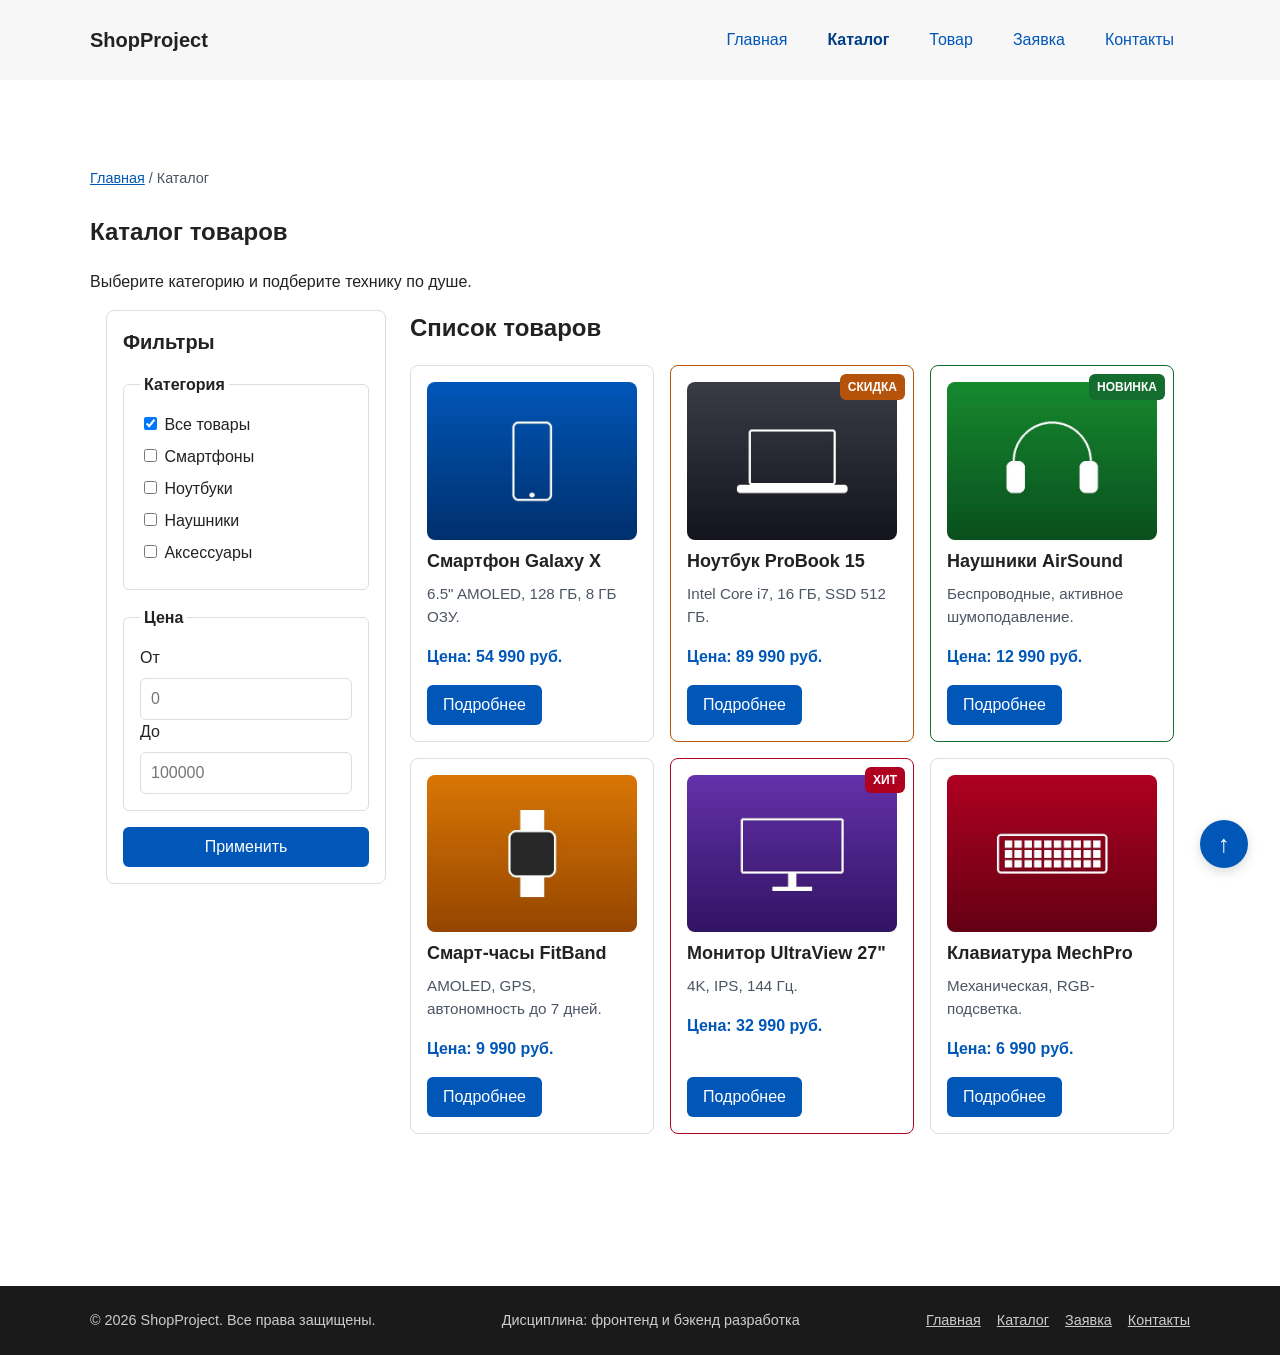
==== commit cc3cac02: "Merge pull request #2 from f1shi/feature/a11y-lighthouse-audit Improve accessibility and add Lightho" ====
--- a/catalog.html
+++ b/catalog.html
@@ -13,6 +13,7 @@
     <script src="js/main.js" defer></script>
   </head>
   <body>
+    <a class="skip-link" href="#main">Перейти к основному содержимому</a>
     <header class="site-header">
       <div class="site-header__inner">
         <a class="site-header__logo" href="index.html">ShopProject</a>
@@ -25,6 +26,7 @@
               <a
                 href="catalog.html"
                 class="site-nav__link site-nav__link--active"
+                aria-current="page"
                 >Каталог</a
               >
             </li>
@@ -42,12 +44,12 @@
       </div>
     </header>
 
-    <main>
+    <main id="main" class="main" tabindex="-1">
       <section class="section">
         <!-- Хлебные крошки -->
         <nav class="breadcrumbs" aria-label="Хлебные крошки">
           <a class="breadcrumbs__link" href="index.html">Главная</a>
-          <span class="breadcrumbs__current">Каталог</span>
+          <span class="breadcrumbs__current" aria-current="page">Каталог</span>
         </nav>
 
         <h1>Каталог товаров</h1>
@@ -304,7 +306,7 @@
         <p class="site-footer__copy">
           Дисциплина: фронтенд и бэкенд разработка
         </p>
-        <nav class="site-footer__nav">
+        <nav class="site-footer__nav" aria-label="Навигация в подвале">
           <a href="index.html">Главная</a>
           <a href="catalog.html">Каталог</a>
           <a href="order.html">Заявка</a>
@@ -318,10 +320,15 @@
       class="order-dialog"
       id="order-dialog"
       aria-labelledby="order-dialog-title"
+      aria-describedby="order-dialog-description"
     >
       <h2 class="order-dialog__title" id="order-dialog-title">
         Оформление заявки
       </h2>
+
+      <p class="order-dialog__description" id="order-dialog-description">
+        Заполните форму, и менеджер свяжется с вами. Закрыть окно можно кнопкой «Закрыть» или клавишей Esc.
+      </p>
 
       <form
         class="order-form"
@@ -415,6 +422,7 @@
             class="button button--outline"
             type="button"
             id="close-order-dialog"
+            aria-label="Закрыть окно заявки"
           >
             Закрыть
           </button>
@@ -425,7 +433,7 @@
       </form>
     </dialog>
 
-    <p class="success-message" id="success-message" hidden>
+    <p class="success-message" role="status" id="success-message" hidden>
       Форма успешно отправлена!
     </p>
 
--- a/css/responsive.css
+++ b/css/responsive.css
@@ -380,3 +380,80 @@
     align-items: center;
   }
 }
+
+.skip-link {
+  position: absolute;
+  left: 16px;
+  top: -100px;
+  z-index: 1000;
+  padding: 8px 12px;
+  color: #ffffff;
+  background-color: #111111;
+  border-radius: 6px;
+  text-decoration: none;
+}
+
+.skip-link:focus,
+.skip-link:focus-visible {
+  top: 16px;
+  color: #ffffff;
+}
+
+.main:focus {
+  outline: none;
+}
+
+.breadcrumbs__link + .breadcrumbs__link::before {
+  content: " / ";
+  color: var(--color-muted);
+}
+
+:focus-visible {
+  outline: 3px solid var(--color-primary, #0057b8);
+  outline-offset: 3px;
+}
+
+a:focus-visible,
+.site-nav__link:focus-visible,
+.button:focus-visible,
+.to-top:focus-visible,
+.order-form__input:focus-visible,
+.order-form__textarea:focus-visible,
+.order-form__select:focus-visible,
+.order-form__checkbox:focus-visible,
+.filters-form__input:focus-visible {
+  outline: 3px solid var(--color-primary, #0057b8);
+  outline-offset: 3px;
+}
+
+.site-footer a:focus-visible {
+  outline-color: #ffffff;
+}
+
+.to-top:focus-visible {
+  outline-color: var(--color-text, #222222);
+}
+
+.form-note {
+  color: var(--color-muted);
+  font-size: 0.95rem;
+}
+
+.order-form__field--checkbox {
+  flex-wrap: wrap;
+}
+
+.order-form__error {
+  width: 100%;
+  margin: 0;
+  color: var(--color-danger);
+  font-size: 0.9rem;
+}
+
+.order-form__error[hidden] {
+  display: none;
+}
+
+.specs-table tbody th {
+  font-weight: 600;
+}
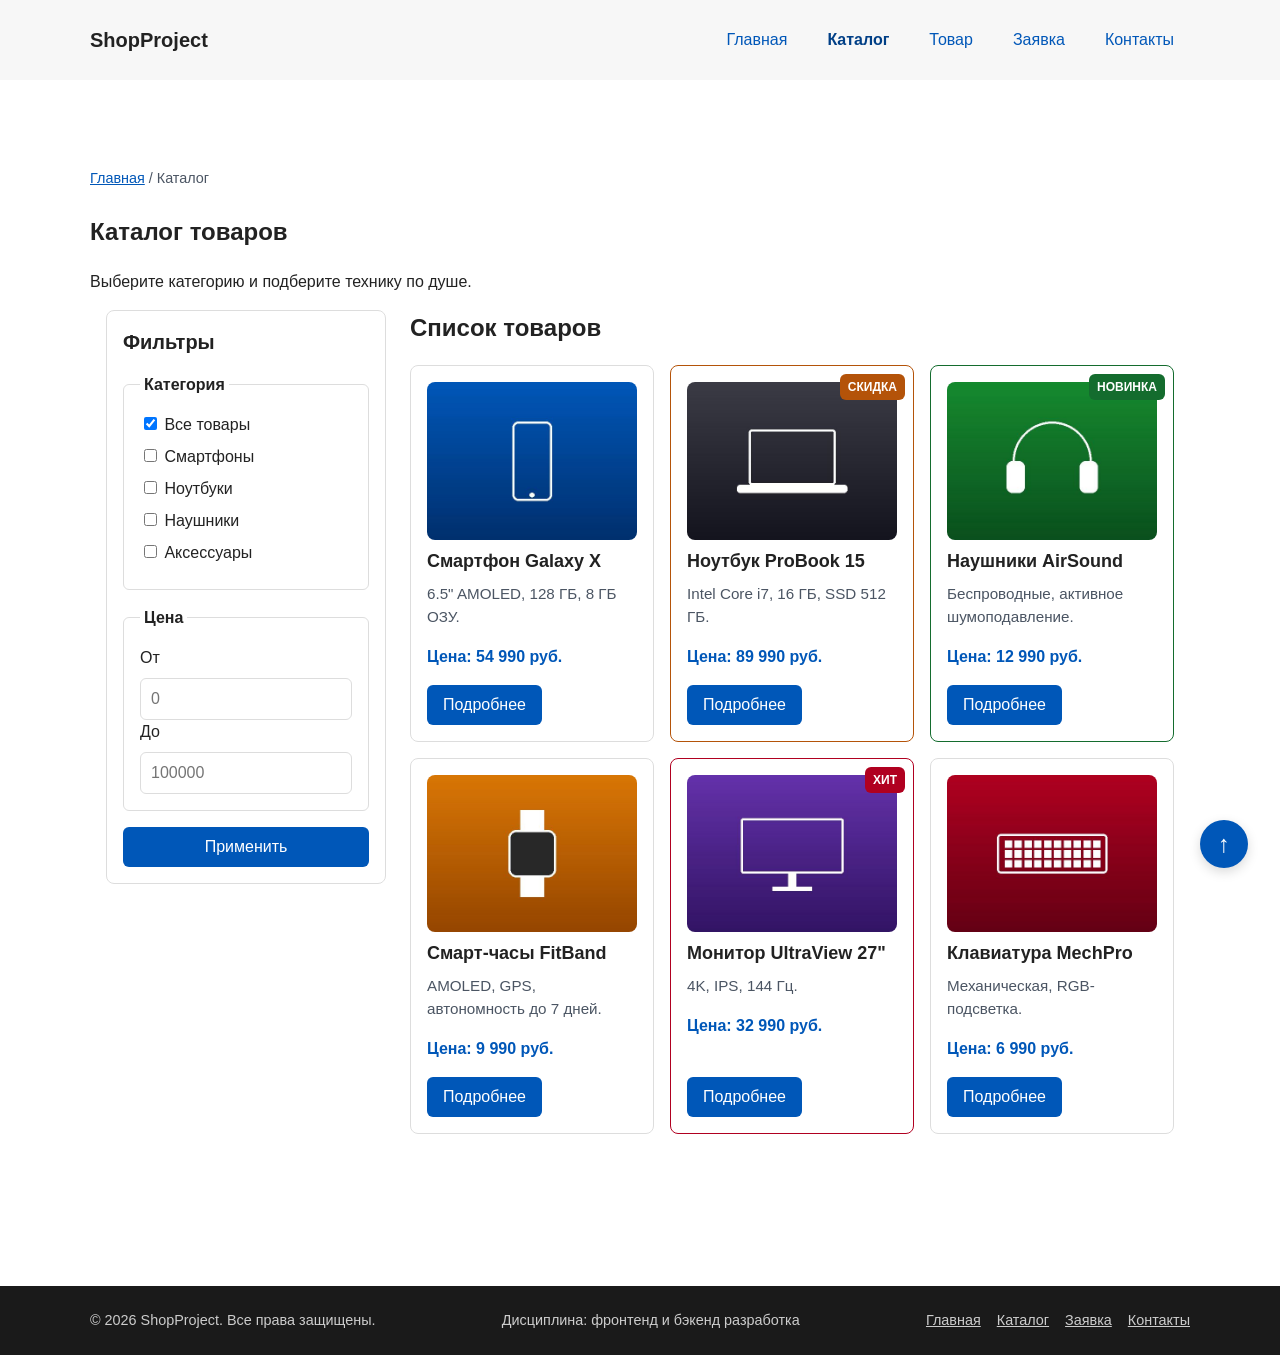
==== commit 34875928: "Merge pull request #3 from f1shi/fix/kr3-final-check Prepare responsive project for submission" ====
--- a/catalog.html
+++ b/catalog.html
@@ -18,7 +18,16 @@
       <div class="site-header__inner">
         <a class="site-header__logo" href="index.html">ShopProject</a>
         <nav class="site-nav" aria-label="Основная навигация">
-          <ul class="site-nav__list">
+          <button
+            class="site-nav__toggle"
+            type="button"
+            aria-expanded="false"
+            aria-controls="site-nav-list"
+            hidden
+          >
+            Меню
+          </button>
+          <ul class="site-nav__list" id="site-nav-list">
             <li class="site-nav__item">
               <a href="index.html" class="site-nav__link">Главная</a>
             </li>
--- a/css/responsive.css
+++ b/css/responsive.css
@@ -457,3 +457,127 @@
 .specs-table tbody th {
   font-weight: 600;
 }
+
+.site-header__inner {
+  position: relative;
+}
+
+.site-nav__toggle {
+  position: absolute;
+  top: var(--space-md, 16px);
+  right: 0;
+  min-height: 44px;
+  padding: 8px 16px;
+  font: inherit;
+  font-weight: 600;
+  color: var(--color-primary);
+  background-color: var(--color-bg);
+  border: 1px solid var(--color-primary);
+  border-radius: var(--radius-sm, 6px);
+  cursor: pointer;
+}
+
+.site-nav__toggle[hidden] {
+  display: none;
+}
+
+.site-nav--collapsible .site-nav__list {
+  display: none;
+}
+
+.site-nav--collapsible.site-nav--open .site-nav__list {
+  display: flex;
+}
+
+.site-header__logo {
+  display: flex;
+  align-items: center;
+  min-height: 44px;
+}
+
+@media (min-width: 768px) {
+  .site-nav__toggle,
+  .site-nav__toggle:not([hidden]) {
+    display: none;
+  }
+
+  .site-nav--collapsible .site-nav__list {
+    display: flex;
+  }
+}
+
+@media (max-width: 639px) {
+  .specs-table {
+    min-width: 0;
+    box-shadow: none;
+    background-color: transparent;
+  }
+
+  .specs-table thead {
+    position: absolute;
+    width: 1px;
+    height: 1px;
+    overflow: hidden;
+    clip: rect(0 0 0 0);
+    white-space: nowrap;
+  }
+
+  .specs-table tbody {
+    display: grid;
+    gap: var(--space-sm, 8px);
+  }
+
+  .specs-table tbody tr {
+    display: grid;
+    gap: var(--space-xs, 4px);
+    padding: var(--space-md, 16px);
+    border: 1px solid var(--color-border);
+    border-radius: var(--radius-md, 8px);
+    background-color: var(--color-bg);
+  }
+
+  .specs-table tbody tr:nth-child(even) {
+    background-color: var(--color-surface);
+  }
+
+  .specs-table tbody th,
+  .specs-table tbody td {
+    padding: 0;
+    border: none;
+  }
+
+  .specs-table tbody th {
+    color: var(--color-muted);
+    font-size: 0.9rem;
+  }
+}
+
+@media (max-width: 767px) {
+  .order-dialog {
+    width: 100%;
+    max-width: 100%;
+    max-height: 90vh;
+    margin: auto 0 0;
+    border-radius: var(--radius-lg, 12px) var(--radius-lg, 12px) 0 0;
+  }
+
+  .order-dialog .order-form__actions {
+    position: sticky;
+    bottom: calc(-1 * var(--space-md, 16px));
+    padding-block: var(--space-sm, 8px);
+    background-color: var(--color-bg);
+  }
+}
+
+@media (prefers-reduced-motion: reduce) {
+  html {
+    scroll-behavior: auto;
+  }
+
+  *,
+  *::before,
+  *::after {
+    transition-duration: 0.01ms !important;
+    animation-duration: 0.01ms !important;
+  }
+}
